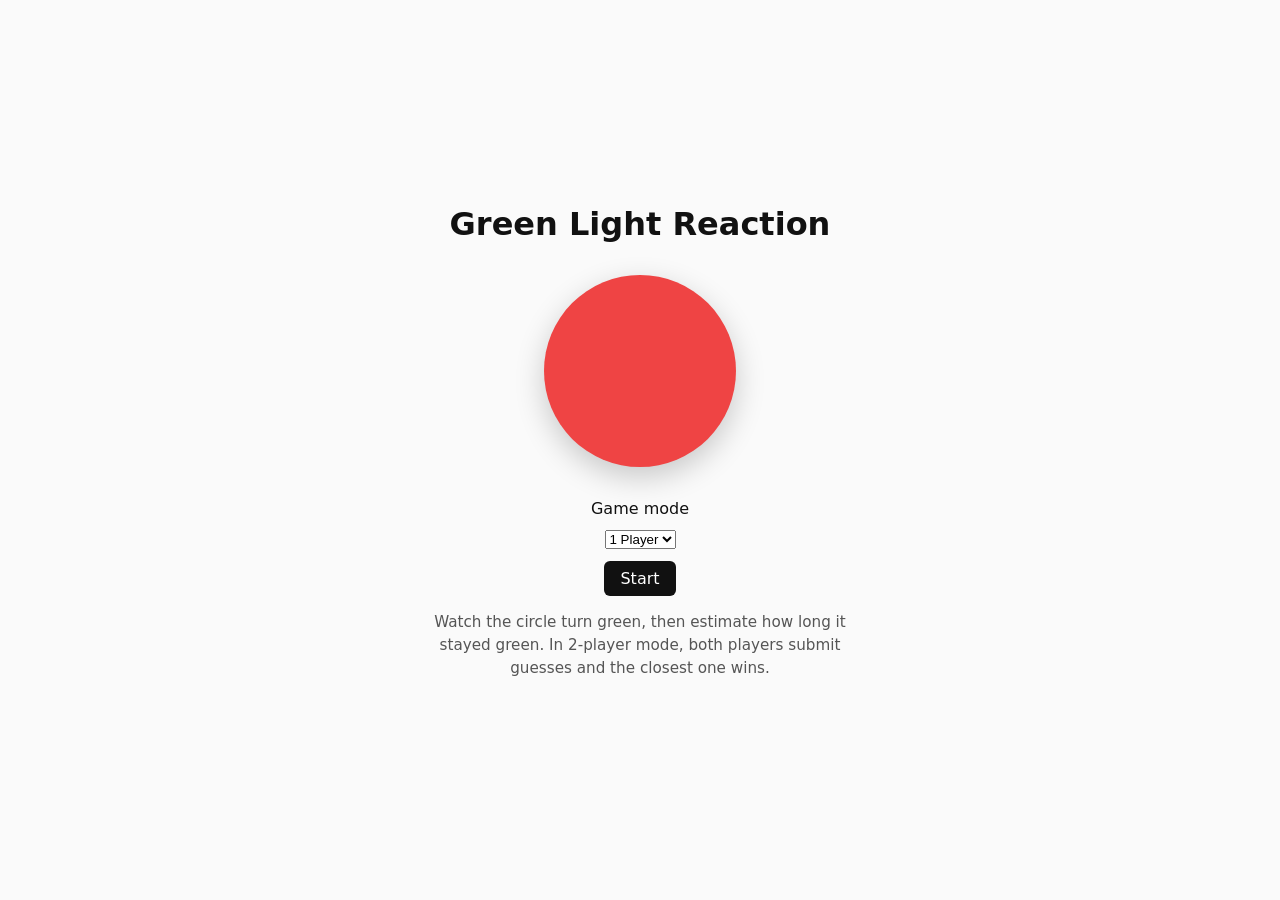
==== lightning-timer.html @ c140e44a "Add files via upload" ====
<!DOCTYPE html>
<html lang="en">
<head>
<meta charset="UTF-8" />
<title>Green Light Reaction</title>
<style>
  body {
    margin: 0;
    min-height: 100vh;
    display: flex;
    flex-direction: column;
    align-items: center;
    justify-content: center;
    gap: 2rem;
    font-family: system-ui, sans-serif;
    background: #fafafa;
    color: #111;
  }
  h1 { margin: 0; }
  #circle {
    width: 12rem;
    height: 12rem;
    border-radius: 50%;
    background: #ef4444;
    box-shadow: 0 10px 30px rgba(0,0,0,0.2);
    transition: background-color 0.1s;
  }
  #circle.green { background: #22c55e; }
  #panel { min-height: 8rem; text-align: center; }
  button, input {
    font: inherit;
    padding: 0.5rem 1rem;
    border-radius: 0.375rem;
    border: 1px solid #ccc;
  }
  button {
    background: #111;
    color: #fff;
    cursor: pointer;
    border: none;
  }
  button:hover { background: #333; }
  input { width: 8rem; text-align: center; }
  form { display: flex; flex-direction: column; align-items: center; gap: 0.75rem; }
  .buttonRow { display: flex; gap: 0.75rem; justify-content: center; flex-wrap: wrap; }
  .rules { max-width: 28rem; font-size: 0.95rem; line-height: 1.5; color: #555; text-align: center; }
  .muted { color: #666; }
</style>
</head>
<body>
  <h1>Green Light Reaction</h1>
  <div id="circle"></div>
  <div id="panel"></div>

<script>
  const circle = document.getElementById("circle");
  const panel = document.getElementById("panel");
  let actual = 0;
  let mode = "1player";

  function closeness(d) {
    if (d < 0.1) return "Incredible!";
    if (d < 0.3) return "Very close!";
    if (d < 0.7) return "Not bad.";
    if (d < 1.5) return "You can do better.";
    return "Way off!";
  }

  function showIdle() {
    panel.innerHTML = `
      <form id="modeForm">
        <label for="modeSelect">Game mode</label>
        <select id="modeSelect">
          <option value="1player" ${mode === "1player" ? "selected" : ""}>1 Player</option>
          <option value="2player" ${mode === "2player" ? "selected" : ""}>2 Player</option>
        </select>
        <button id="startBtn" type="button">Start</button>
      </form>
      <p class="rules">Watch the circle turn green, then estimate how long it stayed green. In 2-player mode, both players submit guesses and the closest one wins.</p>`;
    document.getElementById("modeSelect").onchange = (e) => {
      mode = e.target.value;
    };
    document.getElementById("startBtn").onclick = start;
  }

  function start() {
    mode = document.getElementById("modeSelect")?.value || mode;
    panel.innerHTML = `<p class="muted">Get ready... watch the circle.</p>`;
    const waitMs = 800 + Math.random() * 1500;
    setTimeout(() => {
      const greenSeconds = 1 + Math.random() * 4;
      const roundedSeconds = Math.round(greenSeconds * 10) / 10;
      const t0 = performance.now();
      circle.classList.add("green");
      panel.innerHTML = `<p class="muted">Count the seconds!</p>`;
      setTimeout(() => {
        actual = (performance.now() - t0) / 1000;
        circle.classList.remove("green");
        showGuess();
      }, roundedSeconds * 1000);
    }, waitMs);
  }

  function showGuess() {
    if (mode === "2player") {
      panel.innerHTML = `
        <form id="guessForm">
          <label>Player 1 guess (seconds)</label>
          <input id="player1Guess" type="number" step="0.01" autofocus />
          <label>Player 2 guess (seconds)</label>
          <input id="player2Guess" type="number" step="0.01" />
          <button type="submit">Submit guesses</button>
        </form>`;
      document.getElementById("guessForm").onsubmit = (e) => {
        e.preventDefault();
        const p1 = parseFloat(document.getElementById("player1Guess").value);
        const p2 = parseFloat(document.getElementById("player2Guess").value);
        if (isNaN(p1) || isNaN(p2)) return;
        showTwoPlayerResult(p1, p2);
      };
      return;
    }

    panel.innerHTML = `
      <form id="guessForm">
        <label>How long was it green (seconds)?</label>
        <input id="guess" type="number" step="0.01" autofocus />
        <button type="submit">Submit</button>
      </form>`;
    document.getElementById("guessForm").onsubmit = (e) => {
      e.preventDefault();
      const g = parseFloat(document.getElementById("guess").value);
      if (isNaN(g)) return;
      showResult(Math.abs(g - actual));
    };
  }

  function showResult(diff) {
    panel.innerHTML = `
      <p>Actual: <strong>${actual.toFixed(2)}s</strong></p>
      <p>You were off by <strong>${diff.toFixed(2)}s</strong></p>
      <p class="muted">${closeness(diff)}</p>
      <div class="buttonRow">
        <button id="again">Play again</button>
        <button id="home" type="button">Return home</button>
      </div>`;
    document.getElementById("again").onclick = start;
    document.getElementById("home").onclick = showIdle;
  }

  function showTwoPlayerResult(p1, p2) {
    const diff1 = Math.abs(p1 - actual);
    const diff2 = Math.abs(p2 - actual);
    let winnerText = "It's a tie!";

    if (diff1 < diff2) {
      winnerText = "Player 1 wins!";
    } else if (diff2 < diff1) {
      winnerText = "Player 2 wins!";
    }

    panel.innerHTML = `
      <p>Actual: <strong>${actual.toFixed(2)}s</strong></p>
      <p>Player 1 was off by <strong>${diff1.toFixed(2)}s</strong> (${closeness(diff1)})</p>
      <p>Player 2 was off by <strong>${diff2.toFixed(2)}s</strong> (${closeness(diff2)})</p>
      <p><strong>${winnerText}</strong></p>
      <div class="buttonRow">
        <button id="again">Play again</button>
        <button id="home" type="button">Return home</button>
      </div>`;
    document.getElementById("again").onclick = start;
    document.getElementById("home").onclick = showIdle;
  }

  showIdle();
</script>
</body>
</html>
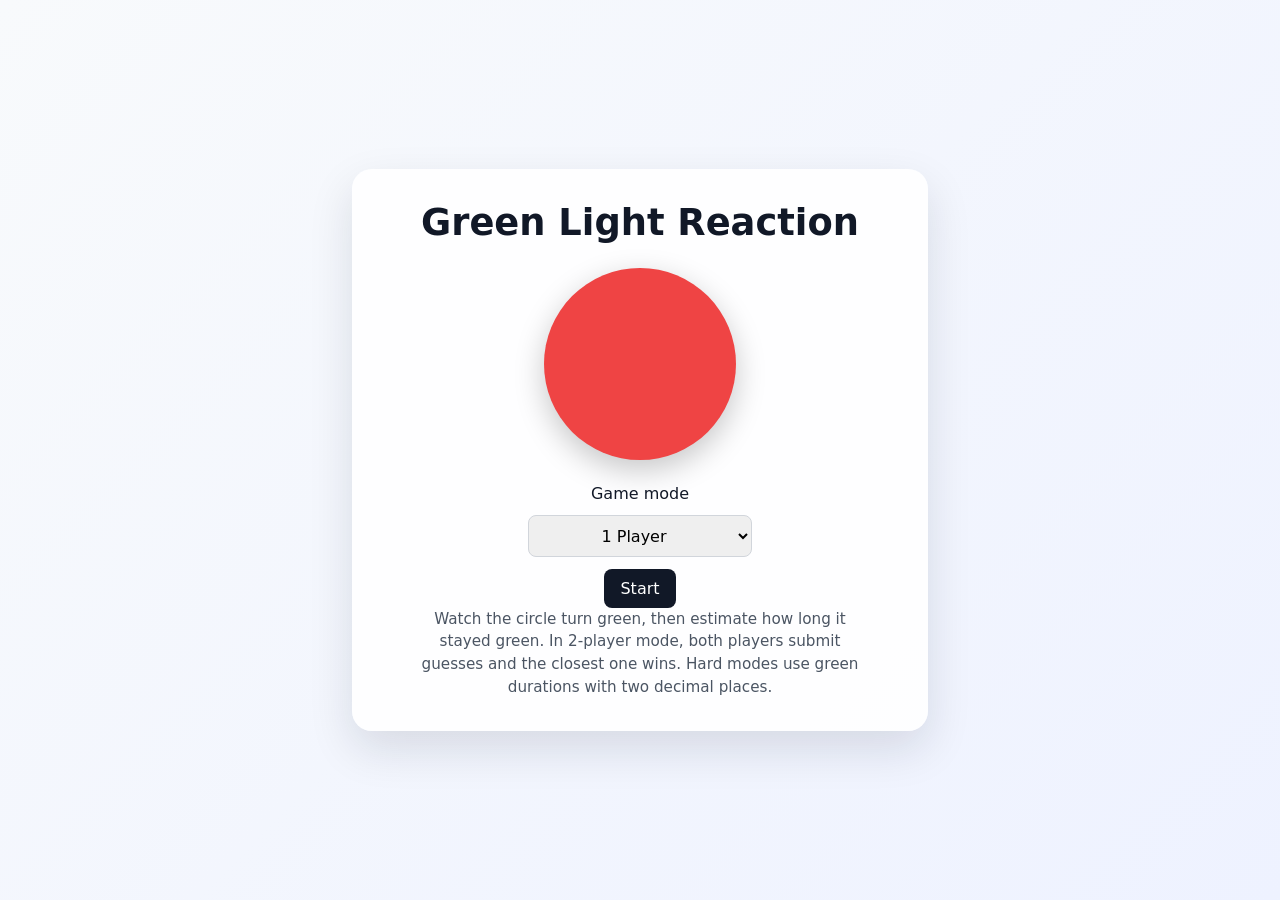
==== commit 498f0fa5: "Add files via upload" ====
--- a/lightning-timer.html
+++ b/lightning-timer.html
@@ -1,178 +1,261 @@
 <!DOCTYPE html>
 <html lang="en">
-<head>
-<meta charset="UTF-8" />
-<title>Green Light Reaction</title>
-<style>
-  body {
-    margin: 0;
-    min-height: 100vh;
-    display: flex;
-    flex-direction: column;
-    align-items: center;
-    justify-content: center;
-    gap: 2rem;
-    font-family: system-ui, sans-serif;
-    background: #fafafa;
-    color: #111;
-  }
-  h1 { margin: 0; }
-  #circle {
-    width: 12rem;
-    height: 12rem;
-    border-radius: 50%;
-    background: #ef4444;
-    box-shadow: 0 10px 30px rgba(0,0,0,0.2);
-    transition: background-color 0.1s;
-  }
-  #circle.green { background: #22c55e; }
-  #panel { min-height: 8rem; text-align: center; }
-  button, input {
-    font: inherit;
-    padding: 0.5rem 1rem;
-    border-radius: 0.375rem;
-    border: 1px solid #ccc;
-  }
-  button {
-    background: #111;
-    color: #fff;
-    cursor: pointer;
-    border: none;
-  }
-  button:hover { background: #333; }
-  input { width: 8rem; text-align: center; }
-  form { display: flex; flex-direction: column; align-items: center; gap: 0.75rem; }
-  .buttonRow { display: flex; gap: 0.75rem; justify-content: center; flex-wrap: wrap; }
-  .rules { max-width: 28rem; font-size: 0.95rem; line-height: 1.5; color: #555; text-align: center; }
-  .muted { color: #666; }
-</style>
-</head>
-<body>
-  <h1>Green Light Reaction</h1>
-  <div id="circle"></div>
-  <div id="panel"></div>
-
-<script>
-  const circle = document.getElementById("circle");
-  const panel = document.getElementById("panel");
-  let actual = 0;
-  let mode = "1player";
-
-  function closeness(d) {
-    if (d < 0.1) return "Incredible!";
-    if (d < 0.3) return "Very close!";
-    if (d < 0.7) return "Not bad.";
-    if (d < 1.5) return "You can do better.";
-    return "Way off!";
-  }
-
-  function showIdle() {
-    panel.innerHTML = `
-      <form id="modeForm">
-        <label for="modeSelect">Game mode</label>
-        <select id="modeSelect">
-          <option value="1player" ${mode === "1player" ? "selected" : ""}>1 Player</option>
-          <option value="2player" ${mode === "2player" ? "selected" : ""}>2 Player</option>
-        </select>
-        <button id="startBtn" type="button">Start</button>
-      </form>
-      <p class="rules">Watch the circle turn green, then estimate how long it stayed green. In 2-player mode, both players submit guesses and the closest one wins.</p>`;
-    document.getElementById("modeSelect").onchange = (e) => {
-      mode = e.target.value;
-    };
-    document.getElementById("startBtn").onclick = start;
-  }
-
-  function start() {
-    mode = document.getElementById("modeSelect")?.value || mode;
-    panel.innerHTML = `<p class="muted">Get ready... watch the circle.</p>`;
-    const waitMs = 800 + Math.random() * 1500;
-    setTimeout(() => {
-      const greenSeconds = 1 + Math.random() * 4;
-      const roundedSeconds = Math.round(greenSeconds * 10) / 10;
-      const t0 = performance.now();
-      circle.classList.add("green");
-      panel.innerHTML = `<p class="muted">Count the seconds!</p>`;
-      setTimeout(() => {
-        actual = (performance.now() - t0) / 1000;
-        circle.classList.remove("green");
-        showGuess();
-      }, roundedSeconds * 1000);
-    }, waitMs);
-  }
-
-  function showGuess() {
-    if (mode === "2player") {
-      panel.innerHTML = `
-        <form id="guessForm">
-          <label>Player 1 guess (seconds)</label>
-          <input id="player1Guess" type="number" step="0.01" autofocus />
-          <label>Player 2 guess (seconds)</label>
-          <input id="player2Guess" type="number" step="0.01" />
-          <button type="submit">Submit guesses</button>
-        </form>`;
-      document.getElementById("guessForm").onsubmit = (e) => {
-        e.preventDefault();
-        const p1 = parseFloat(document.getElementById("player1Guess").value);
-        const p2 = parseFloat(document.getElementById("player2Guess").value);
-        if (isNaN(p1) || isNaN(p2)) return;
-        showTwoPlayerResult(p1, p2);
-      };
-      return;
-    }
-
-    panel.innerHTML = `
-      <form id="guessForm">
-        <label>How long was it green (seconds)?</label>
-        <input id="guess" type="number" step="0.01" autofocus />
-        <button type="submit">Submit</button>
-      </form>`;
-    document.getElementById("guessForm").onsubmit = (e) => {
-      e.preventDefault();
-      const g = parseFloat(document.getElementById("guess").value);
-      if (isNaN(g)) return;
-      showResult(Math.abs(g - actual));
-    };
-  }
-
-  function showResult(diff) {
-    panel.innerHTML = `
-      <p>Actual: <strong>${actual.toFixed(2)}s</strong></p>
-      <p>You were off by <strong>${diff.toFixed(2)}s</strong></p>
-      <p class="muted">${closeness(diff)}</p>
-      <div class="buttonRow">
-        <button id="again">Play again</button>
-        <button id="home" type="button">Return home</button>
-      </div>`;
-    document.getElementById("again").onclick = start;
-    document.getElementById("home").onclick = showIdle;
-  }
-
-  function showTwoPlayerResult(p1, p2) {
-    const diff1 = Math.abs(p1 - actual);
-    const diff2 = Math.abs(p2 - actual);
-    let winnerText = "It's a tie!";
-
-    if (diff1 < diff2) {
-      winnerText = "Player 1 wins!";
-    } else if (diff2 < diff1) {
-      winnerText = "Player 2 wins!";
-    }
-
-    panel.innerHTML = `
-      <p>Actual: <strong>${actual.toFixed(2)}s</strong></p>
-      <p>Player 1 was off by <strong>${diff1.toFixed(2)}s</strong> (${closeness(diff1)})</p>
-      <p>Player 2 was off by <strong>${diff2.toFixed(2)}s</strong> (${closeness(diff2)})</p>
-      <p><strong>${winnerText}</strong></p>
-      <div class="buttonRow">
-        <button id="again">Play again</button>
-        <button id="home" type="button">Return home</button>
-      </div>`;
-    document.getElementById("again").onclick = start;
-    document.getElementById("home").onclick = showIdle;
-  }
-
-  showIdle();
-</script>
-</body>
+  <head>
+    <meta charset="UTF-8" />
+    <meta name="viewport" content="width=device-width, initial-scale=1.0" />
+    <title>Green Light Reaction</title>
+    <style>
+      :root {
+        color-scheme: light;
+        font-family: system-ui, -apple-system, BlinkMacSystemFont, "Segoe UI", sans-serif;
+        background: #f7f7f8;
+        color: #111827;
+      }
+
+      * {
+        box-sizing: border-box;
+      }
+
+      body {
+        margin: 0;
+        min-height: 100vh;
+        display: grid;
+        place-items: center;
+        padding: 2rem 1rem;
+        background: linear-gradient(135deg, #f8fafc, #eef2ff);
+        position: relative;
+      }
+
+      .app {
+        width: min(100%, 36rem);
+        display: flex;
+        flex-direction: column;
+        align-items: center;
+        gap: 1.5rem;
+        padding: 2rem;
+        border-radius: 1.25rem;
+        background: rgba(255, 255, 255, 0.9);
+        box-shadow: 0 18px 45px rgba(15, 23, 42, 0.12);
+      }
+
+      h1 {
+        margin: 0;
+        font-size: clamp(1.6rem, 3vw, 2.3rem);
+      }
+
+      #circle {
+        width: 12rem;
+        height: 12rem;
+        border-radius: 50%;
+        background: #ef4444;
+        box-shadow: 0 10px 30px rgba(0, 0, 0, 0.22);
+        transition: background-color 0.15s ease;
+      }
+
+      #circle.green {
+        background: #22c55e;
+      }
+
+      #panel {
+        min-height: 8rem;
+        width: 100%;
+        text-align: center;
+      }
+
+      button,
+      input,
+      select {
+        font: inherit;
+        padding: 0.6rem 1rem;
+        border-radius: 0.5rem;
+        border: 1px solid #d1d5db;
+      }
+
+      button {
+        background: #111827;
+        color: white;
+        cursor: pointer;
+        border: none;
+      }
+
+      button:hover {
+        background: #374151;
+      }
+
+      input,
+      select {
+        width: 100%;
+        max-width: 14rem;
+        text-align: center;
+      }
+
+      form {
+        display: flex;
+        flex-direction: column;
+        align-items: center;
+        gap: 0.75rem;
+      }
+
+      .buttonRow {
+        display: flex;
+        gap: 0.75rem;
+        justify-content: center;
+        flex-wrap: wrap;
+      }
+
+      .rules {
+        max-width: 28rem;
+        margin: 0 auto;
+        font-size: 0.95rem;
+        line-height: 1.5;
+        color: #4b5563;
+      }
+
+      .muted {
+        color: #6b7280;
+      }
+
+    </style>
+  </head>
+  <body>
+    <main class="app">
+      <h1>Green Light Reaction</h1>
+      <div id="circle" aria-live="polite"></div>
+      <div id="panel"></div>
+    </main>
+
+    <script>
+      const circle = document.getElementById("circle");
+      const panel = document.getElementById("panel");
+      let actual = 0;
+      let mode = "1player";
+
+      function closeness(d) {
+        if (d < 0.1) return "Incredible!";
+        if (d < 0.3) return "Very close!";
+        if (d < 0.7) return "Not bad.";
+        if (d < 1.5) return "You can do better.";
+        return "Way off!";
+      }
+
+      function showIdle() {
+        panel.innerHTML = `
+          <form id="modeForm">
+            <label for="modeSelect">Game mode</label>
+            <select id="modeSelect">
+              <option value="1player" ${mode === "1player" ? "selected" : ""}>1 Player</option>
+              <option value="2player" ${mode === "2player" ? "selected" : ""}>2 Player</option>
+              <option value="hardmode" ${mode === "hardmode" ? "selected" : ""}>Hard Mode</option>
+              <option value="2playerhardmode" ${mode === "2playerhardmode" ? "selected" : ""}>2 Player Hard Mode</option>
+            </select>
+            <button id="startBtn" type="button">Start</button>
+          </form>
+          <p class="rules">Watch the circle turn green, then estimate how long it stayed green. In 2-player mode, both players submit guesses and the closest one wins. Hard modes use green durations with two decimal places.</p>`;
+
+        document.getElementById("modeSelect").onchange = (e) => {
+          mode = e.target.value;
+        };
+        document.getElementById("startBtn").onclick = start;
+      }
+
+      function start() {
+        mode = document.getElementById("modeSelect")?.value || mode;
+        panel.innerHTML = '<p class="muted">Get ready... watch the circle.</p>';
+
+        const waitMs = 800 + Math.random() * 1500;
+        setTimeout(() => {
+          const greenSeconds = 1 + Math.random() * 4;
+          const roundedSeconds = mode === "hardmode" || mode === "2playerhardmode"
+            ? Number(greenSeconds.toFixed(2))
+            : Math.round(greenSeconds * 10) / 10;
+          const t0 = performance.now();
+          circle.classList.add("green");
+          panel.innerHTML = '<p class="muted">Count the seconds!</p>';
+
+          setTimeout(() => {
+            actual = roundedSeconds;
+            circle.classList.remove("green");
+            showGuess();
+          }, roundedSeconds * 1000);
+        }, waitMs);
+      }
+
+      function showGuess() {
+        if (mode === "2player" || mode === "2playerhardmode") {
+          panel.innerHTML = `
+            <form id="guessForm">
+              <label>Player 1 guess (seconds)</label>
+              <input id="player1Guess" type="number" step="0.01" autofocus />
+              <label>Player 2 guess (seconds)</label>
+              <input id="player2Guess" type="number" step="0.01" />
+              <button type="submit">Submit guesses</button>
+            </form>`;
+
+          document.getElementById("guessForm").onsubmit = (e) => {
+            e.preventDefault();
+            const p1 = parseFloat(document.getElementById("player1Guess").value);
+            const p2 = parseFloat(document.getElementById("player2Guess").value);
+            if (isNaN(p1) || isNaN(p2)) return;
+            showTwoPlayerResult(p1, p2);
+          };
+          return;
+        }
+
+        panel.innerHTML = `
+          <form id="guessForm">
+            <label>How long was it green (seconds)?</label>
+            <input id="guess" type="number" step="0.01" autofocus />
+            <button type="submit">Submit</button>
+          </form>`;
+
+        document.getElementById("guessForm").onsubmit = (e) => {
+          e.preventDefault();
+          const g = parseFloat(document.getElementById("guess").value);
+          if (isNaN(g)) return;
+          showResult(Math.abs(g - actual));
+        };
+      }
+
+      function showResult(diff) {
+        panel.innerHTML = `
+          <p>Actual: <strong>${actual.toFixed(2)}s</strong></p>
+          <p>You were off by <strong>${diff.toFixed(2)}s</strong></p>
+          <p class="muted">${closeness(diff)}</p>
+          <div class="buttonRow">
+            <button id="again">Play again</button>
+            <button id="home" type="button">Return home</button>
+          </div>`;
+
+        document.getElementById("again").onclick = start;
+        document.getElementById("home").onclick = showIdle;
+      }
+
+      function showTwoPlayerResult(p1, p2) {
+        const diff1 = Math.abs(p1 - actual);
+        const diff2 = Math.abs(p2 - actual);
+        let winnerText = "It's a tie!";
+
+        if (diff1 < diff2) {
+          winnerText = "Player 1 wins!";
+        } else if (diff2 < diff1) {
+          winnerText = "Player 2 wins!";
+        }
+
+        panel.innerHTML = `
+          <p>Actual: <strong>${actual.toFixed(2)}s</strong></p>
+          <p>Player 1 was off by <strong>${diff1.toFixed(2)}s</strong> (${closeness(diff1)})</p>
+          <p>Player 2 was off by <strong>${diff2.toFixed(2)}s</strong> (${closeness(diff2)})</p>
+          <p><strong>${winnerText}</strong></p>
+          <div class="buttonRow">
+            <button id="again">Play again</button>
+            <button id="home" type="button">Return home</button>
+          </div>`;
+
+        document.getElementById("again").onclick = start;
+        document.getElementById("home").onclick = showIdle;
+      }
+
+      showIdle();
+    </script>
+  </body>
 </html>
